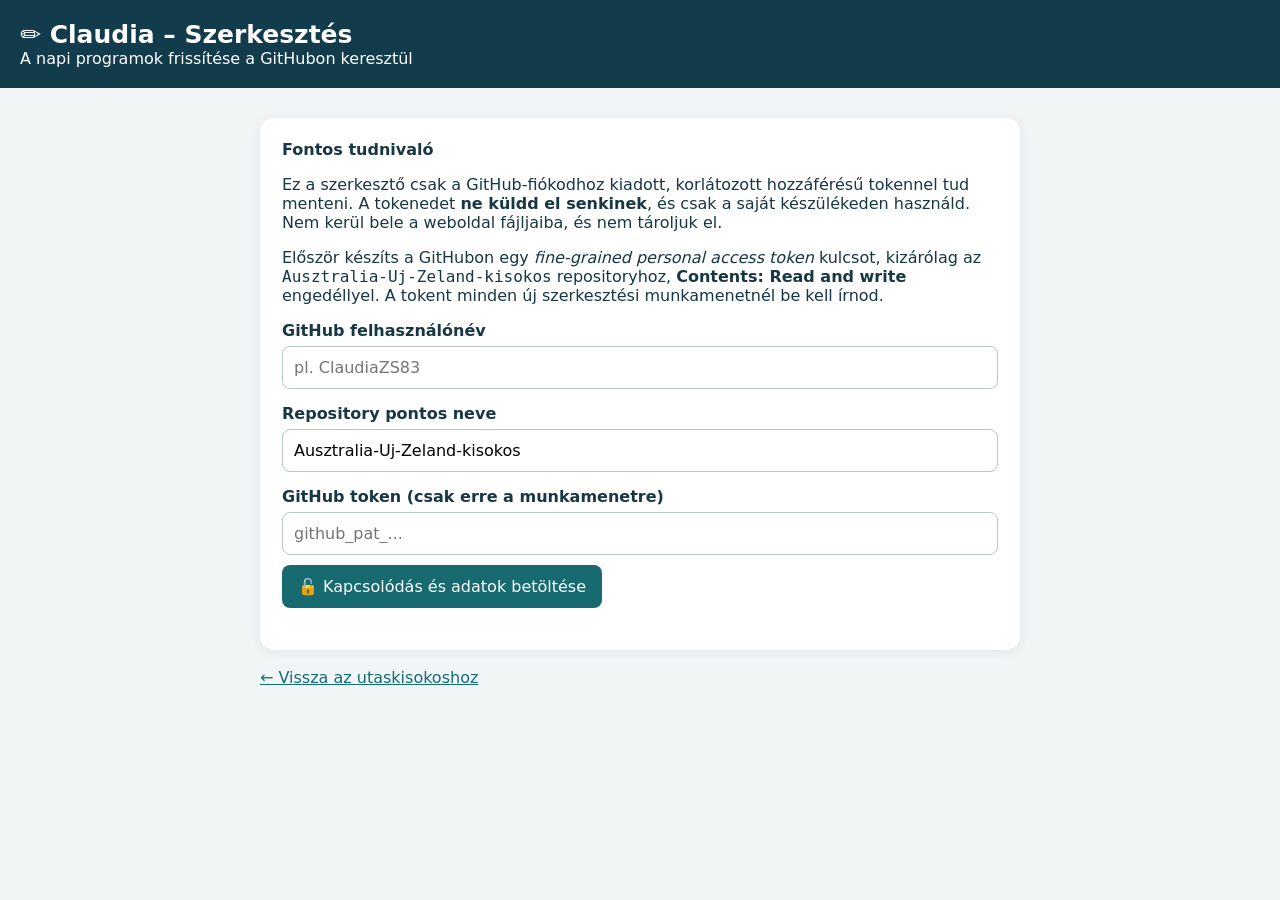
==== szerkesztes.html @ ca406fb9 "Add files via upload" ====
<!doctype html><html lang="hu"><head><meta charset="utf-8"><meta name="viewport" content="width=device-width,initial-scale=1"><title>Claudia – Szerkesztés</title><style>body{font:16px system-ui,sans-serif;background:#f1f5f6;color:#173744;margin:0}main{max-width:760px;margin:30px auto;padding:0 18px}header{background:#123c4b;color:white;padding:20px}h1{margin:0;font-size:25px}.panel{background:white;border-radius:14px;padding:22px;margin:18px 0;box-shadow:0 2px 12px #163b4b13}label{display:block;font-weight:650;margin:15px 0 6px}input,textarea,select{box-sizing:border-box;width:100%;font:inherit;padding:11px;border:1px solid #b7c7cd;border-radius:8px}textarea{min-height:90px}button{font:inherit;border:0;border-radius:8px;padding:12px 16px;background:#176b70;color:white;cursor:pointer;margin:10px 8px 4px 0}button:disabled{opacity:.5}a{color:#116d78}small,.muted{color:#536b74}#message{white-space:pre-wrap;font-weight:600}.hide{display:none}.danger{color:#a42b32}code{word-break:break-word}</style></head><body><header><h1>✏️ Claudia – Szerkesztés</h1><div>A napi programok frissítése a GitHubon keresztül</div></header><main><div class="panel"><strong>Fontos tudnivaló</strong><p>Ez a szerkesztő csak a GitHub-fiókodhoz kiadott, korlátozott hozzáférésű tokennel tud menteni. A tokenedet <strong>ne küldd el senkinek</strong>, és csak a saját készülékeden használd. Nem kerül bele a weboldal fájljaiba, és nem tároljuk el.</p><p>Először készíts a GitHubon egy <em>fine-grained personal access token</em> kulcsot, kizárólag az <code>Ausztralia-Uj-Zeland-kisokos</code> repositoryhoz, <strong>Contents: Read and write</strong> engedéllyel. A tokent minden új szerkesztési munkamenetnél be kell írnod.</p><label>GitHub felhasználónév</label><input id="owner" placeholder="pl. ClaudiaZS83"><label>Repository pontos neve</label><input id="repo" value="Ausztralia-Uj-Zeland-kisokos"><label>GitHub token (csak erre a munkamenetre)</label><input id="token" type="password" autocomplete="off" placeholder="github_pat_..."><button id="load">🔓 Kapcsolódás és adatok betöltése</button><p id="message" role="status"></p></div><div id="editor" class="panel hide"><label>Válassz napot</label><select id="day"></select><div id="fields"></div><button id="save">💾 Módosítások mentése és közzététele</button><button id="reset" type="button">Változtatások visszavonása</button><p class="muted">A mentés új GitHub-verziót készít. A Netlify általában rövid időn belül frissíti a weboldalt. Az offline mentett változat az utasok készülékén később frissülhet.</p></div><p><a href="./">← Vissza az utaskisokoshoz</a></p></main><script src="editor.js"></script></body></html>
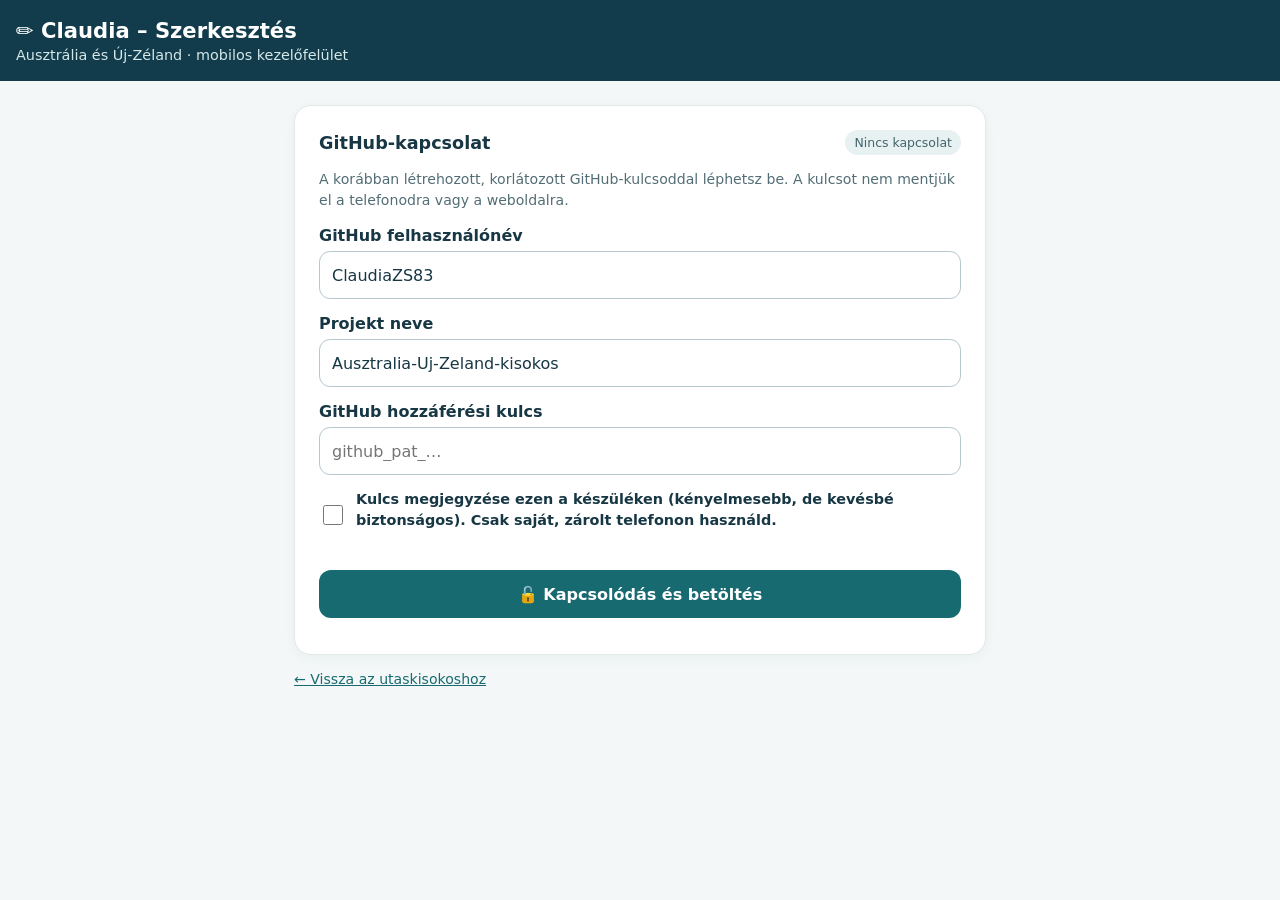
==== commit c035d698: "Add files via upload" ====
--- a/szerkesztes.html
+++ b/szerkesztes.html
@@ -1 +1,3 @@
-<!doctype html><html lang="hu"><head><meta charset="utf-8"><meta name="viewport" content="width=device-width,initial-scale=1"><title>Claudia – Szerkesztés</title><style>body{font:16px system-ui,sans-serif;background:#f1f5f6;color:#173744;margin:0}main{max-width:760px;margin:30px auto;padding:0 18px}header{background:#123c4b;color:white;padding:20px}h1{margin:0;font-size:25px}.panel{background:white;border-radius:14px;padding:22px;margin:18px 0;box-shadow:0 2px 12px #163b4b13}label{display:block;font-weight:650;margin:15px 0 6px}input,textarea,select{box-sizing:border-box;width:100%;font:inherit;padding:11px;border:1px solid #b7c7cd;border-radius:8px}textarea{min-height:90px}button{font:inherit;border:0;border-radius:8px;padding:12px 16px;background:#176b70;color:white;cursor:pointer;margin:10px 8px 4px 0}button:disabled{opacity:.5}a{color:#116d78}small,.muted{color:#536b74}#message{white-space:pre-wrap;font-weight:600}.hide{display:none}.danger{color:#a42b32}code{word-break:break-word}</style></head><body><header><h1>✏️ Claudia – Szerkesztés</h1><div>A napi programok frissítése a GitHubon keresztül</div></header><main><div class="panel"><strong>Fontos tudnivaló</strong><p>Ez a szerkesztő csak a GitHub-fiókodhoz kiadott, korlátozott hozzáférésű tokennel tud menteni. A tokenedet <strong>ne küldd el senkinek</strong>, és csak a saját készülékeden használd. Nem kerül bele a weboldal fájljaiba, és nem tároljuk el.</p><p>Először készíts a GitHubon egy <em>fine-grained personal access token</em> kulcsot, kizárólag az <code>Ausztralia-Uj-Zeland-kisokos</code> repositoryhoz, <strong>Contents: Read and write</strong> engedéllyel. A tokent minden új szerkesztési munkamenetnél be kell írnod.</p><label>GitHub felhasználónév</label><input id="owner" placeholder="pl. ClaudiaZS83"><label>Repository pontos neve</label><input id="repo" value="Ausztralia-Uj-Zeland-kisokos"><label>GitHub token (csak erre a munkamenetre)</label><input id="token" type="password" autocomplete="off" placeholder="github_pat_..."><button id="load">🔓 Kapcsolódás és adatok betöltése</button><p id="message" role="status"></p></div><div id="editor" class="panel hide"><label>Válassz napot</label><select id="day"></select><div id="fields"></div><button id="save">💾 Módosítások mentése és közzététele</button><button id="reset" type="button">Változtatások visszavonása</button><p class="muted">A mentés új GitHub-verziót készít. A Netlify általában rövid időn belül frissíti a weboldalt. Az offline mentett változat az utasok készülékén később frissülhet.</p></div><p><a href="./">← Vissza az utaskisokoshoz</a></p></main><script src="editor.js"></script></body></html>+<!doctype html><html lang="hu"><head><meta charset="utf-8"><meta name="viewport" content="width=device-width,initial-scale=1,viewport-fit=cover"><meta name="theme-color" content="#123c4b"><title>Claudia – Mobil szerkesztő</title><style>
+:root{font-family:system-ui,-apple-system,'Segoe UI',sans-serif;color:#173744;background:#f3f7f7;font-size:16px}*{box-sizing:border-box}body{margin:0}header{background:#123c4b;color:white;padding:18px max(16px,env(safe-area-inset-right)) 18px max(16px,env(safe-area-inset-left))}header h1{font-size:1.32rem;margin:0 0 4px}header p{margin:0;color:#d5e8e9;font-size:.9rem}main{max-width:720px;margin:auto;padding:14px 14px calc(96px + env(safe-area-inset-bottom))}.panel{background:white;border:1px solid #e2e9e9;border-radius:17px;padding:18px;margin-bottom:14px;box-shadow:0 3px 12px #1737440b}.panel h2{font-size:1.1rem;margin:0 0 12px}label{display:block;font-weight:650;margin:15px 0 6px}input,select,textarea{display:block;width:100%;min-height:48px;padding:12px;border:1.5px solid #b4c8cd;border-radius:11px;background:white;color:#173744;font:inherit;font-size:16px}textarea{min-height:105px;resize:vertical;line-height:1.45}input:focus,textarea:focus,select:focus{outline:3px solid #b9e5e2;border-color:#176b70}button{min-height:48px;border:0;border-radius:12px;padding:12px 16px;background:#176b70;color:white;font:inherit;font-weight:700;cursor:pointer}button:disabled{opacity:.5}button.secondary{background:#e7f1f1;color:#174a52}.full{width:100%;margin-top:14px}.hide{display:none!important}.muted{color:#526d75;font-size:.88rem;line-height:1.5}.notice{border-radius:11px;background:#edf5f5;padding:12px;line-height:1.45;font-size:.9rem}.danger{color:#a02730!important}.success{color:#176b48!important}#message{font-weight:650;white-space:pre-wrap;overflow-wrap:anywhere;margin:12px 0 0}#connection{font-size:.85rem;color:#526d75;margin:0}.daynav{display:flex;align-items:center;gap:8px}.daynav select{flex:1;min-width:0}.daynav button{padding:8px 12px;flex:none}details summary{cursor:pointer;font-weight:700;padding:8px 0}details p{margin-bottom:0}.section{border-top:1px solid #e4eded;margin-top:16px;padding-top:12px}.section h3{font-size:1rem;margin:4px 0 8px}.sticky{position:fixed;bottom:0;left:0;right:0;background:#fff;box-shadow:0 -4px 20px #123c4b18;padding:10px max(14px,env(safe-area-inset-right)) calc(10px + env(safe-area-inset-bottom)) max(14px,env(safe-area-inset-left));z-index:3}.sticky-inner{max-width:720px;margin:auto;display:flex;gap:9px}.sticky button:first-child{flex:1}.sticky button:last-child{flex:0 0 auto}.topline{display:flex;justify-content:space-between;align-items:center;gap:12px}.topline h2{margin:0}.statuspill{font-size:.78rem;color:#43656c;background:#e8f1f1;padding:5px 9px;border-radius:99px;white-space:nowrap}a{color:#176b70}#feedback{margin-top:10px;font-size:.9rem} @media(min-width:650px){main{padding-top:24px}.panel{padding:24px}.sticky-inner{justify-content:flex-end}.sticky button:first-child{flex:0 0 260px}}
+</style></head><body><header><h1>✏️ Claudia – Szerkesztés</h1><p>Ausztrália és Új-Zéland · mobilos kezelőfelület</p></header><main><section class="panel" id="loginPanel"><div class="topline"><h2>GitHub-kapcsolat</h2><span class="statuspill" id="connectBadge">Nincs kapcsolat</span></div><div id="loginFields"><p class="muted">A korábban létrehozott, korlátozott GitHub-kulcsoddal léphetsz be. A kulcsot nem mentjük el a telefonodra vagy a weboldalra.</p><label for="owner">GitHub felhasználónév</label><input id="owner" value="ClaudiaZS83" autocomplete="username"><label for="repo">Projekt neve</label><input id="repo" value="Ausztralia-Uj-Zeland-kisokos" autocomplete="off"><label for="token">GitHub hozzáférési kulcs</label><input id="token" type="password" autocomplete="off" autocapitalize="off" spellcheck="false" placeholder="github_pat_…"><button id="load" class="full">🔓 Kapcsolódás és betöltés</button></div><p id="message" role="status" aria-live="polite"></p><button id="reconnect" class="secondary full hide" type="button">Másik kulcs / újracsatlakozás</button></section><section class="panel hide" id="editor"><div class="topline"><h2>Napi program</h2><span class="statuspill" id="dirtyBadge">Nincs változtatás</span></div><label for="day">Válassz napot</label><div class="daynav"><button id="prev" class="secondary" type="button" aria-label="Előző nap">‹</button><select id="day"></select><button id="next" class="secondary" type="button" aria-label="Következő nap">›</button></div><div id="fields"></div><p class="muted">A változtatásokat a lenti Mentés gombbal tudod közzétenni. A Netlify frissítése néhány percet igénybe vehet; az utasok offline példánya később frissülhet.</p><p id="feedback" role="status" aria-live="polite"></p></section><p class="muted"><a href="./">← Vissza az utaskisokoshoz</a></p></main><div class="sticky hide" id="actions"><div class="sticky-inner"><button id="save">💾 Mentés GitHubra</button><button id="reset" class="secondary" type="button">Visszavonás</button></div></div><script src="editor.js"></script></body></html>
